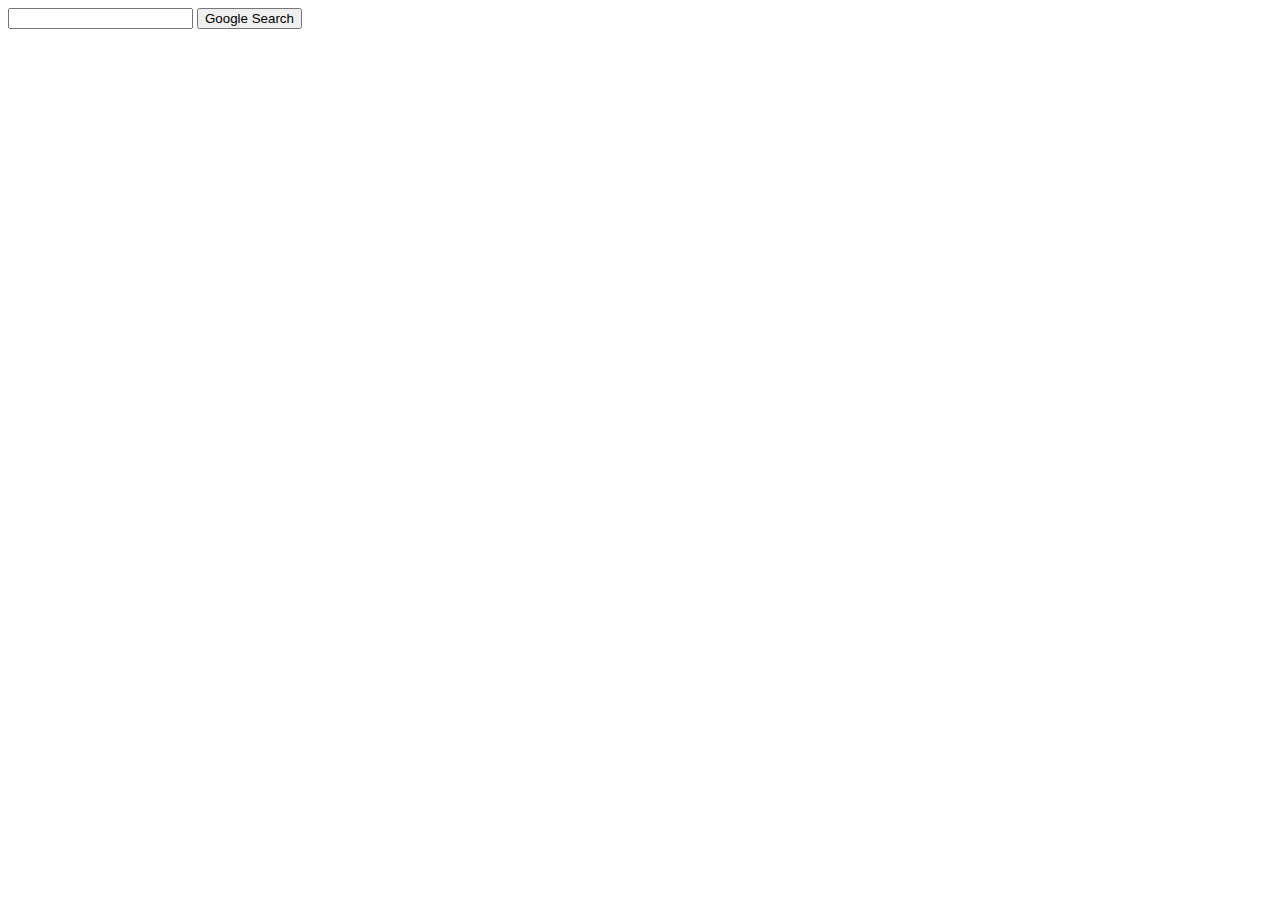
==== index.html @ be4dc30c "Create index.html" ====
<!DOCTYPE html>
<html lang="en">
    <head>
        <title>Search</title>
    </head>
    <body>
        <form action="https://www.google.com/search">
            <input type="text" name="q">
            <input type="submit" value="Google Search">
        </form>
    </body>
</html>
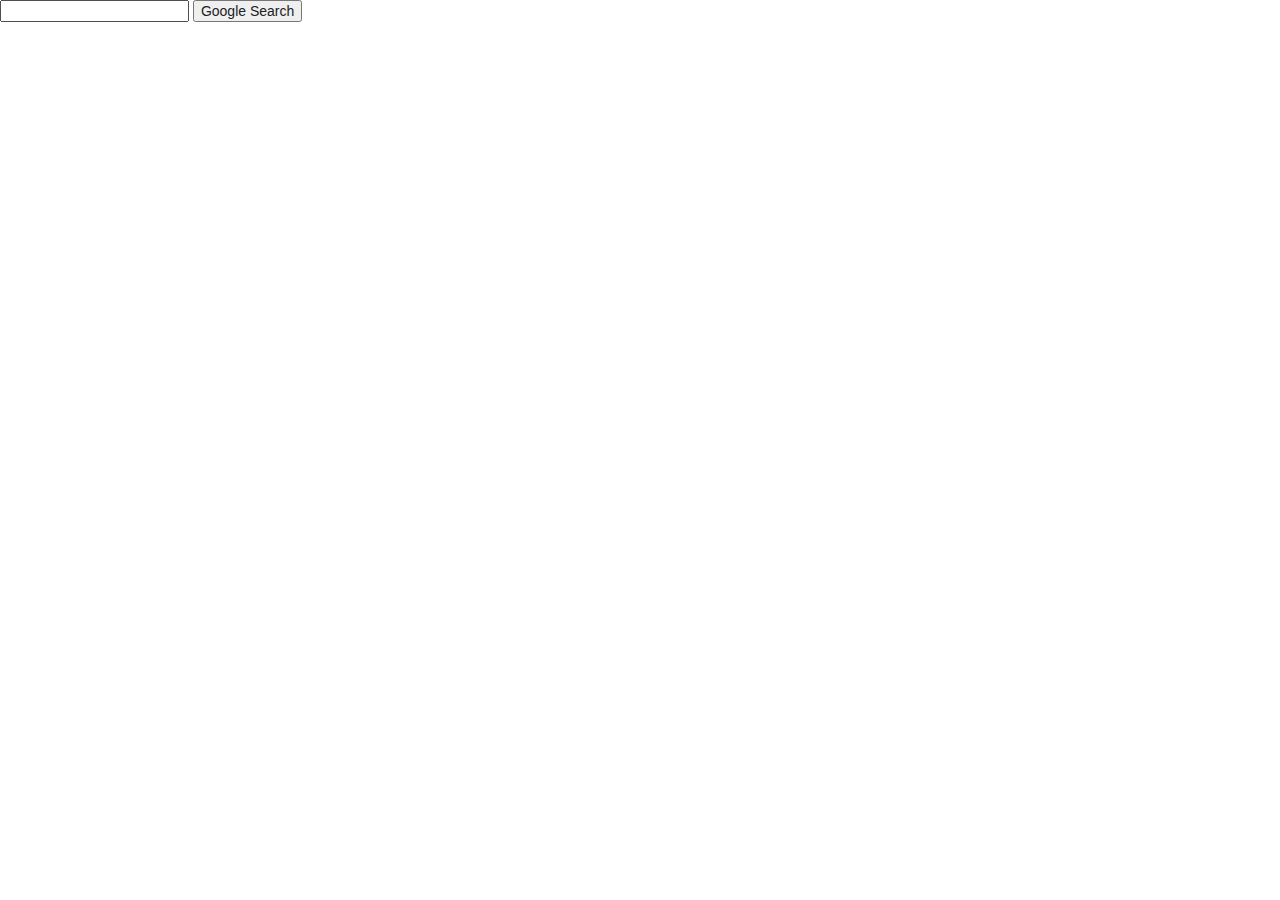
==== commit 1cae364a: "Headers started" ====
--- a/index.html
+++ b/index.html
@@ -1,8 +1,20 @@
+<!-- CS50W Project 0 by Alan Vitums started 2023-1-8                     -->
+<!-- This html file is for regular search per the assingment :           -->
+<!-- https://cs50.harvard.edu/web/2020/projects/0/search/                -->
+
 <!DOCTYPE html>
 <html lang="en">
     <head>
         <title>Search</title>
+        <link rel="stylesheet" href="styles.css">    
+    
     </head>
+    
+    <header>
+        <import src="header.html"/>
+    </header>
+    
+    
     <body>
         <form action="https://www.google.com/search">
             <input type="text" name="q">
--- a/styles.css
+++ b/styles.css
@@ -0,0 +1,35 @@
+/* CS50W Project 0 by Alan Vitums started 2023-1-8                    
+ This css file is for image search assigment:             
+ https://cs50.harvard.edu/web/2020/projects/0/search/     */
+
+
+body {
+  
+  background: #fff;
+  height: 100%;
+  margin: 0;
+  padding: 0;
+  display: block;
+
+
+}
+
+body, input, button {
+ 
+    font-size: 14px;
+    font-family: Roboto,arial,sans-serif;
+    color: #202124;
+}
+
+
+
+element.style {
+  background: url(/images/searchbox/desktop_searchbox_sprites318_hr.webp);
+}
+  
+  h1 {
+    font-size: 2em;
+    font-weight: bold;
+    color: #444444;
+    margin-top: 0;
+  }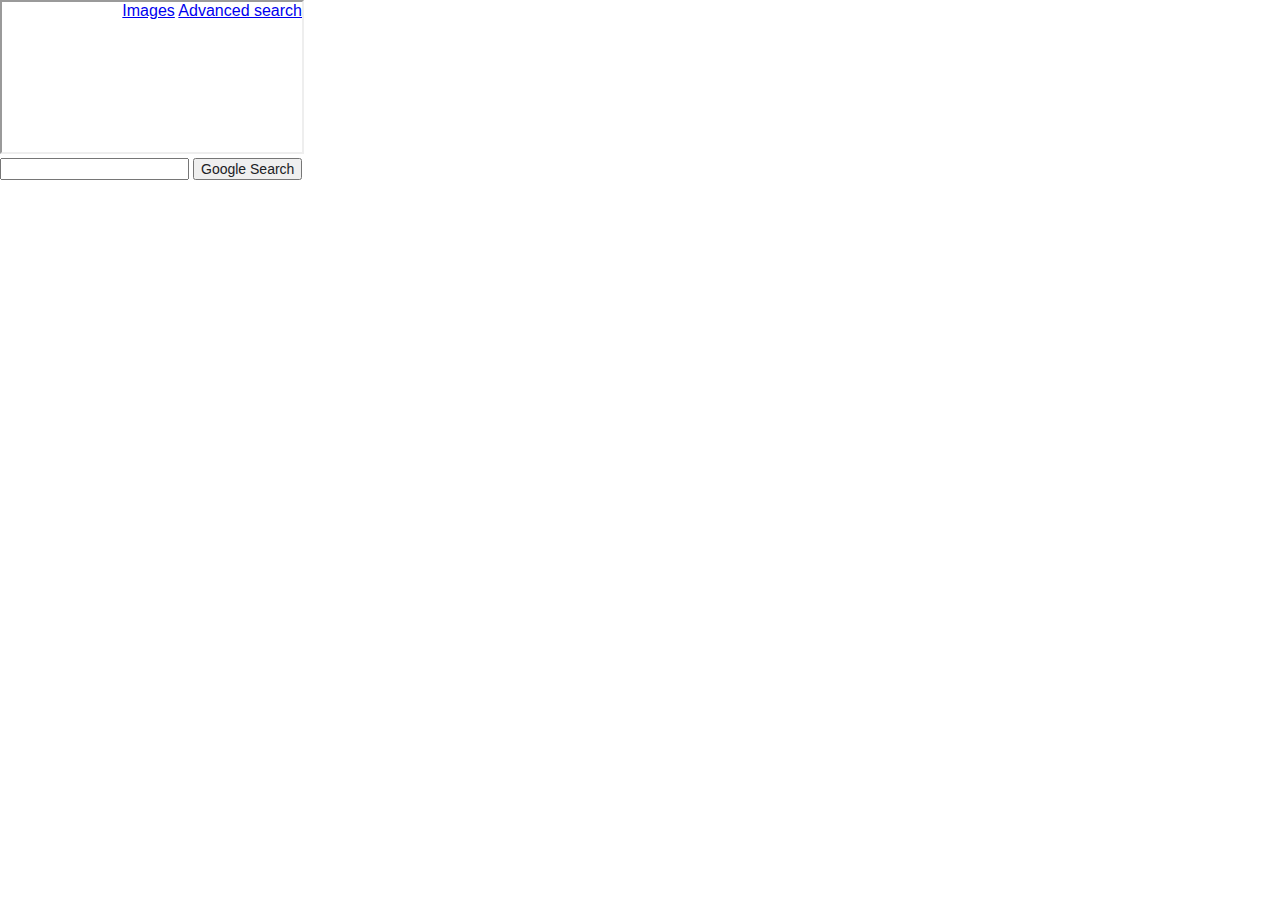
==== commit 057551c0: "Sunday_night" ====
--- a/index.html
+++ b/index.html
@@ -8,17 +8,17 @@
         <title>Search</title>
         <link rel="stylesheet" href="styles.css">    
     
-    </head>
-    
-    <header>
-        <import src="header.html"/>
-    </header>
-    
+    </head>     
     
     <body>
+        <header>
+            <iframe src="header.html"></iframe>
+        </header>
+ 
         <form action="https://www.google.com/search">
             <input type="text" name="q">
             <input type="submit" value="Google Search">
         </form>
+    
     </body>
 </html>--- a/styles.css
+++ b/styles.css
@@ -3,19 +3,17 @@
  https://cs50.harvard.edu/web/2020/projects/0/search/     */
 
 
-body {
-  
-  background: #fff;
-  height: 100%;
-  margin: 0;
-  padding: 0;
-  display: block;
-
+body 
+{  
+    background: #fff;
+    height: 100%;
+    margin: 0;
+    padding: 0;
 
 }
 
-body, input, button {
- 
+input, button 
+{ 
     font-size: 14px;
     font-family: Roboto,arial,sans-serif;
     color: #202124;
@@ -23,13 +21,12 @@
 
 
 
-element.style {
-  background: url(/images/searchbox/desktop_searchbox_sprites318_hr.webp);
-}
-  
-  h1 {
-    font-size: 2em;
-    font-weight: bold;
-    color: #444444;
-    margin-top: 0;
-  }+.header_links {
+  display: block; 
+  text-align: right;
+  font-family: Roboto,arial,sans-serif;
+  color: #f8ef00;
+  text-decoration: none;
+  visit
+
+}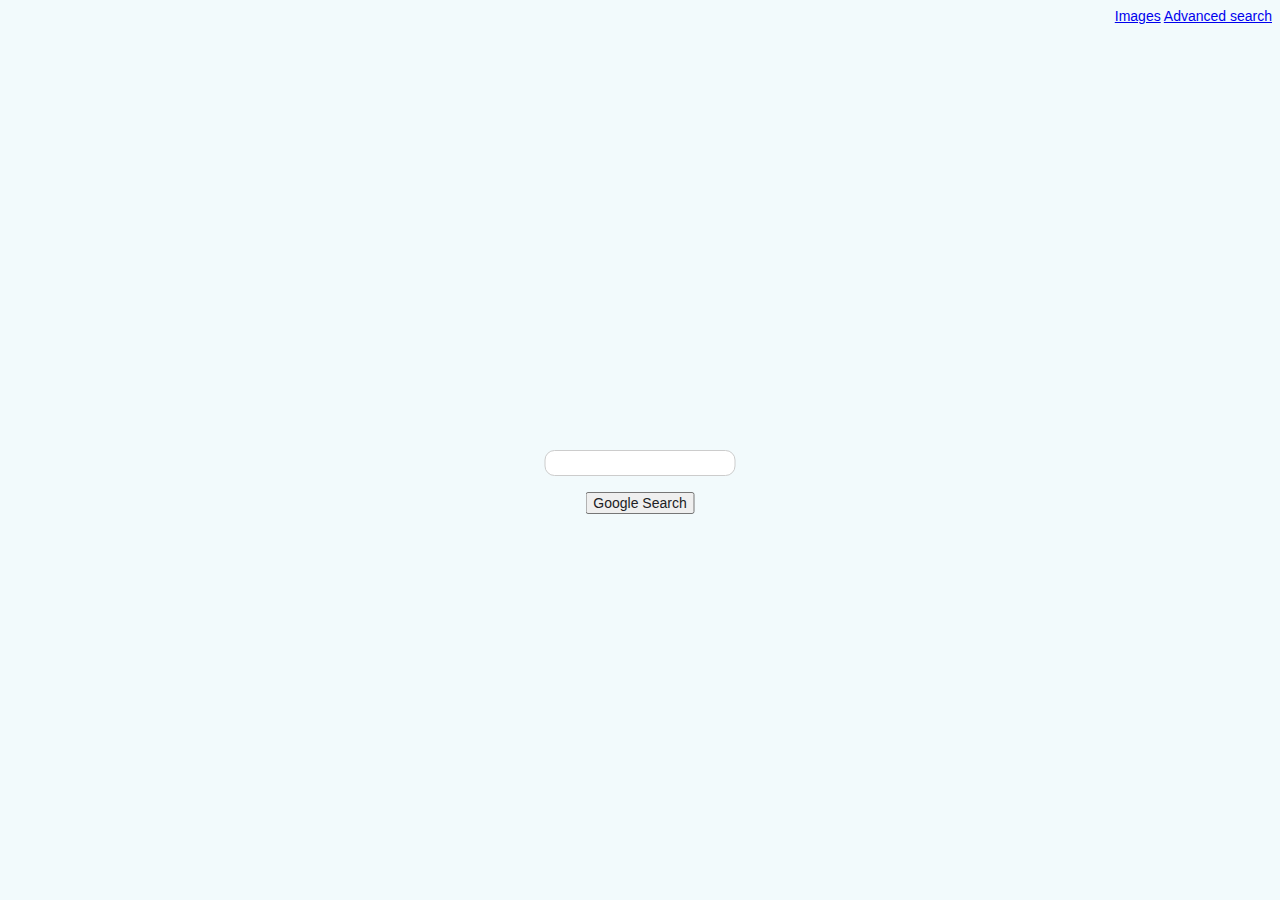
==== commit 75928b0a: "Tuesday_work" ====
--- a/index.html
+++ b/index.html
@@ -7,18 +7,22 @@
     <head>
         <title>Search</title>
         <link rel="stylesheet" href="styles.css">    
-    
     </head>     
     
     <body>
         <header>
-            <iframe src="header.html"></iframe>
+            <div class="header_links">
+                <a href="image_search.html">Images</a> 
+                <a href="advanced_search.html">Advanced search</a>
+                </div>
         </header>
- 
-        <form action="https://www.google.com/search">
-            <input type="text" name="q">
-            <input type="submit" value="Google Search">
-        </form>
+        <div class="input_form">
+            <form action="https://www.google.com/search">
+   
+                <input class = "search_input" type="text" name="q"> 
+                <p class="center_align" ><input type="submit" value="Google Search"></p> 
     
+            </form>
+        </div>
     </body>
 </html>--- a/styles.css
+++ b/styles.css
@@ -2,14 +2,38 @@
  This css file is for image search assigment:             
  https://cs50.harvard.edu/web/2020/projects/0/search/     */
 
+.input_form 
+{  
+    position: absolute;
+    top: 50%; 
+    left: 50%; 
+    align-items: center;
+    transform: translateY(-50%);
+    transform: translateX(-50%); 
+    background: rgb(242, 250, 252);
 
-body 
-{  
-    background: #fff;
-    height: 100%;
-    margin: 0;
-    padding: 0;
 
+}
+
+.center_align
+{
+  text-align: center;
+}
+
+.search_input
+{
+  border-top-left-radius: 10px;
+  border-top-right-radius: 10px;
+  border-bottom-left-radius: 10px;
+  border-bottom-right-radius: 10px;
+  border: 1px solid #ccc;
+  padding: 4px;
+}
+
+body
+
+{
+    background: rgb(242, 250, 252);
 }
 
 input, button 
@@ -19,14 +43,11 @@
     color: #202124;
 }
 
-
-
 .header_links {
-  display: block; 
+  text-decoration: none;
   text-align: right;
   font-family: Roboto,arial,sans-serif;
-  color: #f8ef00;
-  text-decoration: none;
-  visit
+  color: #444331;
+  font-size: 14px;
 
 }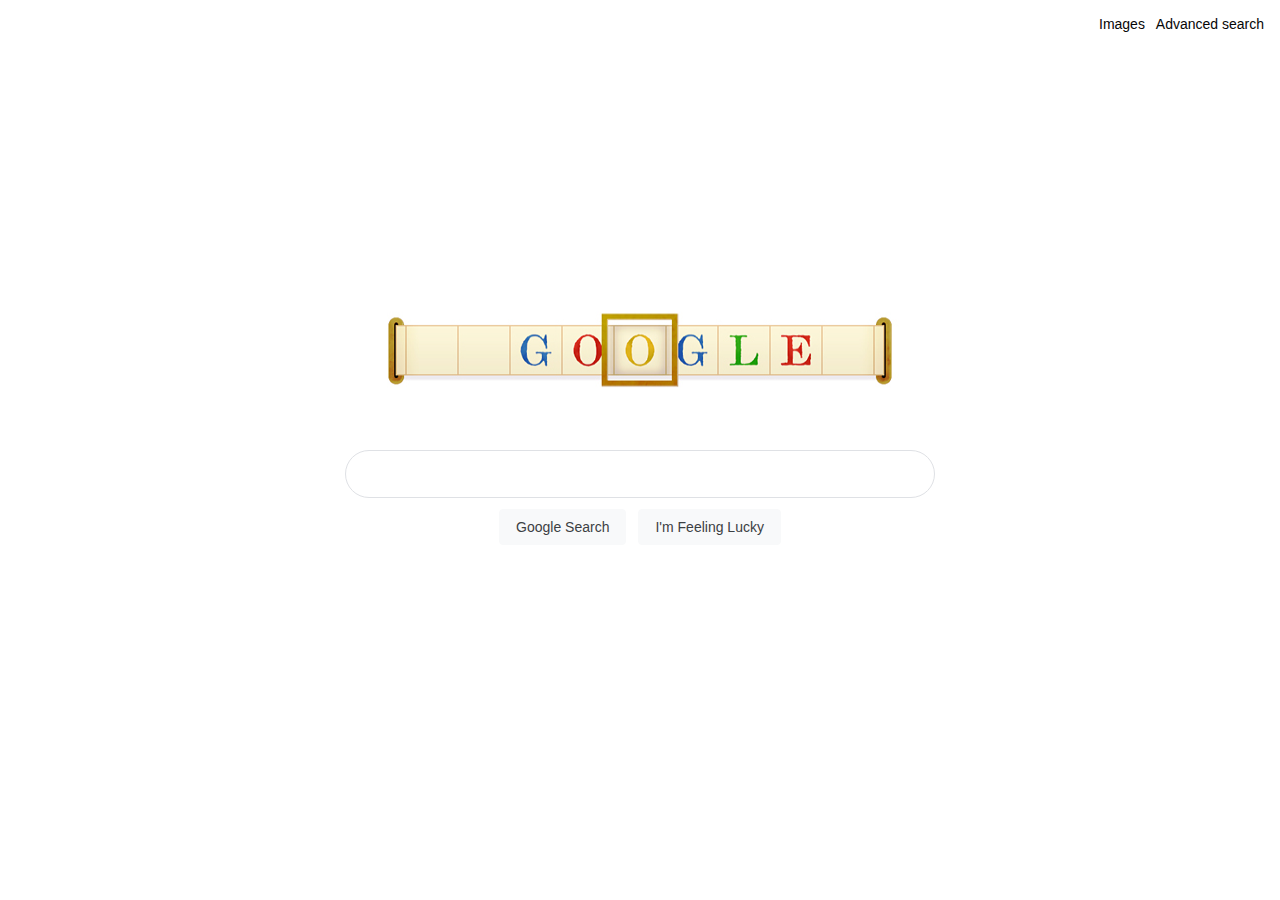
==== commit 578b42de: "Sunday_15th" ====
--- a/index.html
+++ b/index.html
@@ -12,17 +12,27 @@
     <body>
         <header>
             <div class="header_links">
-                <a href="image_search.html">Images</a> 
+                <a href="image_search.html">Images &nbsp </a> 
                 <a href="advanced_search.html">Advanced search</a>
+            </div>
+        </header>
+        <div class="google_logo">
+            <p><img src="turing-doodle-static.jpg" alt="Google Logo with Allen Turing Doodle" width="522" height="92" class="center_align"></p>
+        </div>
+
+
+        <div class="input_form">
+            
+            <form action="https://www.google.com/search">   
+                <input class = "search_input" type="text" name="q"> 
+                
+                <div class="center_align">
+                     <input class="submit_button" type="submit" value="Google Search"> 
+                     <input class="submit_button" type="submit" value="I'm Feeling Lucky"> 
                 </div>
-        </header>
-        <div class="input_form">
-            <form action="https://www.google.com/search">
-   
-                <input class = "search_input" type="text" name="q"> 
-                <p class="center_align" ><input type="submit" value="Google Search"></p> 
     
-            </form>
+            </form>    
+        
         </div>
     </body>
 </html>--- a/styles.css
+++ b/styles.css
@@ -10,30 +10,144 @@
     align-items: center;
     transform: translateY(-50%);
     transform: translateX(-50%); 
-    background: rgb(242, 250, 252);
+    background: rgb(255, 255, 255);
 
 
 }
 
+.google_logo
+
+{
+  position: absolute;
+  top: 32%; 
+  left: 50%; 
+  align-items: center;
+  transform: translateY(-50%);
+  transform: translateX(-50%); 
+  background: rgb(255, 255, 255);
+  float:right;
+}
+
+.adv_search
+
+{ 
+
+  font-family: Roboto,arial,sans-serif;
+  color: #d93025;
+  font-size: 20px;}
+
 .center_align
 {
   text-align: center;
+  align-items: center;
 }
 
+
+.line_format
+{
+  margin: 20px;
+  border-bottom: 1px solid #ebebeb;
+  border-bottom-width: 1px;
+  border-bottom-style: solid;
+  border-bottom-color: rgb(235, 235, 235);
+
+}
+
+.table_format
+{
+ 
+  position: absolute;
+  top: 50%; 
+  left: 50%; 
+  align-items: center;
+  transform: translateY(-50%);
+  transform: translateX(-50%); 
+  background: rgb(255, 255, 255);
+  float:right;
+/*   display: flex;
+  flex-direction: row;
+  justify-content: center;
+  align-items: center;
+  flex-wrap: wrap; */
+}
+
+.submit_button
+{
+
+  background-color: #f8f9fa;
+  border: 1px solid #f8f9fa;
+  border-top-width: 1px;
+  border-right-width: 1px;
+  border-bottom-width: 1px;
+  border-left-width: 1px;
+  border-top-style: solid;
+  border-right-style: solid;
+  border-bottom-style: solid;
+  border-left-style: solid;
+  border-top-color: rgb(248, 249, 250);
+  border-right-color: rgb(248, 249, 250);
+  border-bottom-color: rgb(248, 249, 250);
+  border-left-color: rgb(248, 249, 250);
+  border-image-source: initial;
+  border-image-slice: initial;
+  border-image-width: initial;
+  border-image-outset: initial;
+  border-image-repeat: initial;
+  border-radius: 4px;
+  border-top-left-radius: 4px;
+  border-top-right-radius: 4px;
+  border-bottom-right-radius: 4px;
+  border-bottom-left-radius: 4px;
+  color: #3c4043;
+  font-family: Roboto,arial,sans-serif;
+  font-size: 14px;
+  margin: 11px 4px;
+  margin-top: 11px;
+  margin-right: 4px;
+  margin-bottom: 11px;
+  margin-left: 4px;
+  padding: 0 16px;
+  padding-top: 0px;
+  padding-right: 16px;
+  padding-bottom: 0px;
+  padding-left: 16px;
+  line-height: 27px;
+  height: 36px;
+  min-width: 54px;
+  text-align: center;
+  cursor: pointer;
+  user-select: none;
+}
+
+
+.row_format
+{
+/*   display: flex;
+  flex-direction: row;
+  justify-content: center; */
+  align-items: right;
+  flex-wrap: wrap;
+}
+
+
 .search_input
-{
-  border-top-left-radius: 10px;
-  border-top-right-radius: 10px;
-  border-bottom-left-radius: 10px;
-  border-bottom-right-radius: 10px;
-  border: 1px solid #ccc;
-  padding: 4px;
+{ 
+    display: flex;
+    z-index: 3;
+    height: 44px;
+    background: #fff;
+    border: 1px solid #dfe1e5;
+    box-shadow: none;
+    border-radius: 24px;
+    margin: 0 auto;
+    width: 638px;
+    max-width: 584px;
 }
 
 body
 
 {
-    background: rgb(242, 250, 252);
+    background: rgb(255, 255, 255);
 }
 
 input, button 
@@ -44,10 +158,23 @@
 }
 
 .header_links {
-  text-decoration: none;
+  padding: 16px;
+  position: absolute;
+  top: 0;
+  right: 0;
   text-align: right;
   font-family: Roboto,arial,sans-serif;
-  color: #444331;
+  color: #060606;;
   font-size: 14px;
 
+}
+
+a:link {
+  color: #060606;
+  text-decoration: none;
+}
+
+a:visited {
+  color: #060606;
+
 }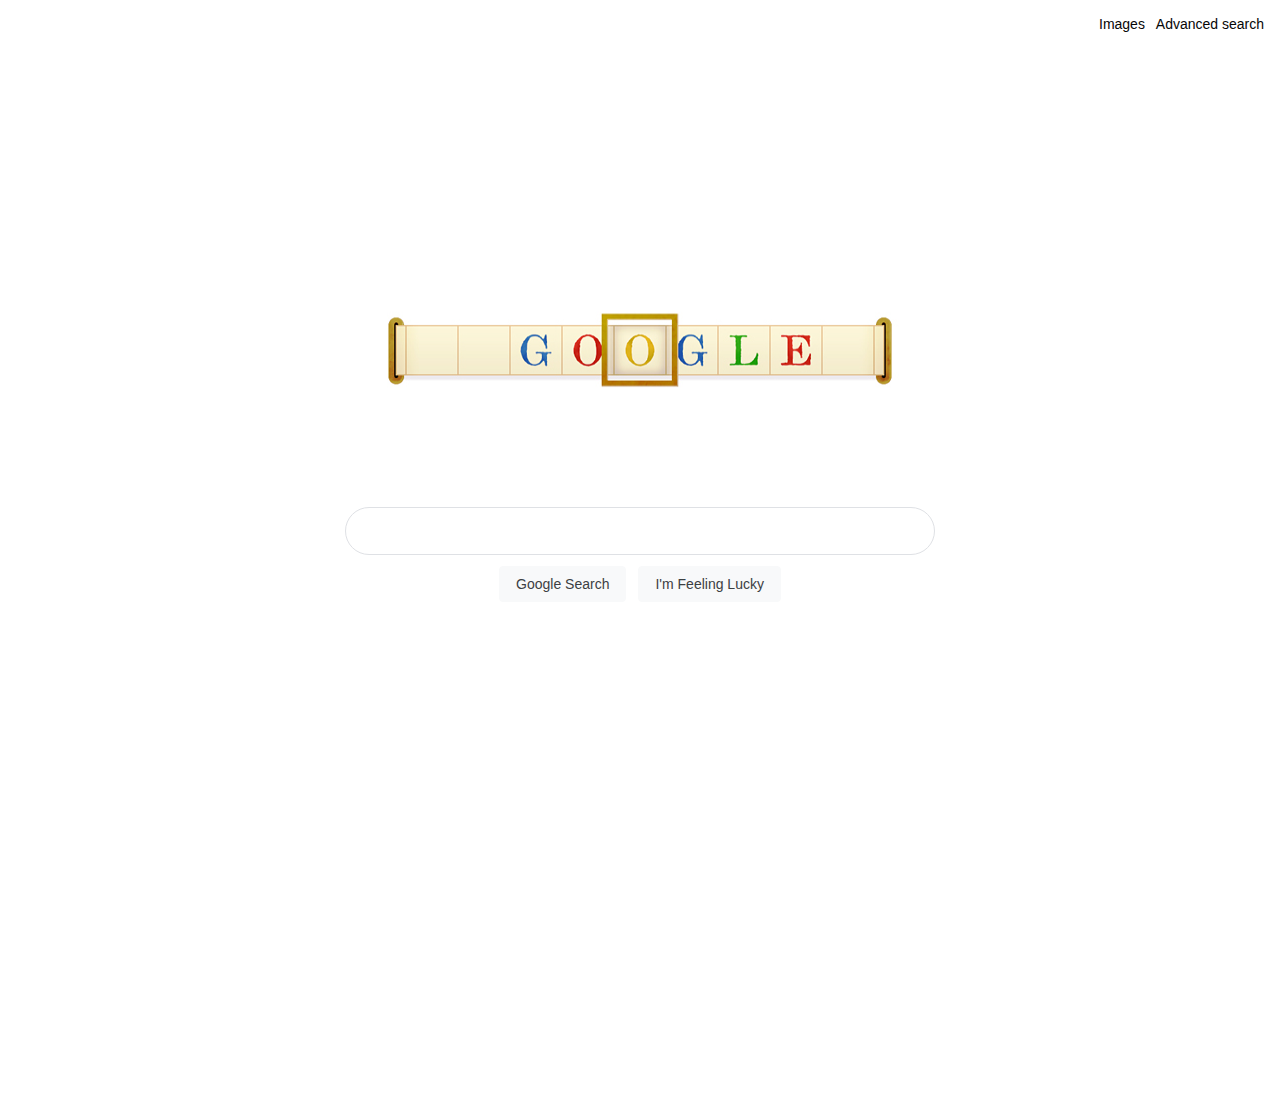
==== commit f02ac794: "Wednesday_Ready_for_Final_Test" ====
--- a/index.html
+++ b/index.html
@@ -4,35 +4,30 @@
 
 <!DOCTYPE html>
 <html lang="en">
-    <head>
-        <title>Search</title>
-        <link rel="stylesheet" href="styles.css">    
+  <head>
+    <title>Search</title>
+      <link rel="stylesheet" href="styles.css">    
     </head>     
     
-    <body>
-        <header>
-            <div class="header_links">
-                <a href="image_search.html">Images &nbsp </a> 
-                <a href="advanced_search.html">Advanced search</a>
-            </div>
-        </header>
-        <div class="google_logo">
-            <p><img src="turing-doodle-static.jpg" alt="Google Logo with Allen Turing Doodle" width="522" height="92" class="center_align"></p>
-        </div>
+  <body>
+    <header>
+      <div class="header_links">
+        <a href="image_search.html">Images &nbsp </a> 
+        <a href="advanced_search.html">Advanced search</a>
+      </div>
+    </header>
+    <div class="google_logo">
+      <p><img src="turing-doodle-static.jpg" alt="Google Logo with Allen Turing Doodle" width="522" height="92" class="center_align"></p>
+    </div>
 
-
-        <div class="input_form">
-            
-            <form action="https://www.google.com/search">   
-                <input class = "search_input" type="text" name="q"> 
-                
-                <div class="center_align">
-                     <input class="submit_button" type="submit" value="Google Search"> 
-                     <input class="submit_button" type="submit" value="I'm Feeling Lucky"> 
-                </div>
-    
-            </form>    
-        
-        </div>
-    </body>
+    <div class="input_form">
+      <form action="https://www.google.com/search">   
+        <input class = "search_input" type="text" name="q">  
+          <div class="center_align">
+            <input class="submit_button" type="submit" value="Google Search"> 
+            <input class="submit_button" name="btnI" type="submit"  value="I'm Feeling Lucky">   
+          </div>
+      </form>    
+    </div>
+  </body>
 </html>--- a/styles.css
+++ b/styles.css
@@ -2,22 +2,7 @@
  This css file is for image search assigment:             
  https://cs50.harvard.edu/web/2020/projects/0/search/     */
 
-.input_form 
-{  
-    position: absolute;
-    top: 50%; 
-    left: 50%; 
-    align-items: center;
-    transform: translateY(-50%);
-    transform: translateX(-50%); 
-    background: rgb(255, 255, 255);
-
-
-}
-
-.google_logo
-
-{
+.google_logo{
   position: absolute;
   top: 32%; 
   left: 50%; 
@@ -27,53 +12,118 @@
   background: rgb(255, 255, 255);
   float:right;
 }
-
-.adv_search
-
-{ 
-
+ 
+.adv_search{ 
   font-family: Roboto,arial,sans-serif;
   color: #d93025;
-  font-size: 20px;}
-
-.center_align
-{
-  text-align: center;
-  align-items: center;
-}
-
-
-.line_format
-{
-  margin: 20px;
+  font-size: 20px;
+} 
+ 
+.line_format{
+  margin-top: 20px;
   border-bottom: 1px solid #ebebeb;
   border-bottom-width: 1px;
   border-bottom-style: solid;
   border-bottom-color: rgb(235, 235, 235);
-
-}
-
-.table_format
-{
+ }
+
+.find_page{ 
+  vertical-align: bottom;
+  display: inline-block;
+  font-family: Roboto,arial,sans-serif;
+  font-size: 13px;
+  color: #333;
+  margin: 20px;
+  min-width: 167px;
+  width: 16%;
+  color: #333;
+  align-items: center;
+ }
+
+.to_do{  
+  vertical-align: bottom;
+  display: inline-block;
+  font-family: Roboto,arial,sans-serif;
+  min-width: 200px;
+  width: 33%;
+  font-size: 13px;
+  font-weight: 700;
+  color: #777;
+  margin: 5px;
+  align-items: center;
+} 
+
+.rows_format{
+  display: flex;
+  flex-wrap: nowrap;
+  align-items: center;
+  line-height: 20px;
+}
+
+.grid-container {
+  display: grid;
+  grid-template-columns: repeat(3, 1fr);
+  grid-template-rows: auto;
+  grid-gap: 10px;
+}
+
+.grid-item {
+  background-color: #f2f2f2;
+  border: 1px solid #fff;
+  padding: 20px;
+}
+
+ .column_0{
+  display: inline-block;
+  min-width: 167px;
+  font-family: Roboto,arial,sans-serif;
+  width: 16%;
+  height: 42px;
+  color: #222;
+  font-size: 13px;
+  line-height: 16px;
+  vertical-align: middle;
+  margin-left: 20px;
+}
+
+.column_1{
+  display: inline-block;
+  width: 286px;
+  vertical-align: middle;
+}
+
+.adv_input{
+  display: inline-block;
+  width: 286px;
+  font-family: Roboto,arial,sans-serif;
+  border-radius: 1px;
+  border: 1px solid #d9d9d9;
+  border-top: 1px solid #c0c0c0;
+  font-size: 13px;
+  height: 25px;
+  padding: 1px 8px;
+}
+
+.column_2{
+  font-family: Roboto,arial,sans-serif;
+  display: inline-block;
+  width: 32%;
+  min-width: 160px;
+  margin: 0 0 8px 1%;
+  color: #555;
+  font-size: 11px;
+  padding-left: 5px;
+  vertical-align: middle;
+  position: relative;
+  margin-left: 20px;
+}
+
+.center_align{
+  text-align: center;
+  align-items: center;
+}
  
-  position: absolute;
-  top: 50%; 
-  left: 50%; 
-  align-items: center;
-  transform: translateY(-50%);
-  transform: translateX(-50%); 
-  background: rgb(255, 255, 255);
-  float:right;
-/*   display: flex;
-  flex-direction: row;
-  justify-content: center;
-  align-items: center;
-  flex-wrap: wrap; */
-}
-
-.submit_button
-{
-
+.submit_button{
   background-color: #f8f9fa;
   border: 1px solid #f8f9fa;
   border-top-width: 1px;
@@ -119,19 +169,22 @@
   user-select: none;
 }
 
-
-.row_format
-{
-/*   display: flex;
-  flex-direction: row;
-  justify-content: center; */
-  align-items: right;
-  flex-wrap: wrap;
-}
-
-
-.search_input
-{ 
+.adv_submit_button{
+  line-height:100%;
+  height:30px;
+  min-width:120px;
+  user-select: none;
+  line-height: 100%;
+  height: 30px;
+  box-shadow: none;
+  background-color: #4d90fe;
+  background-image: -webkit-linear-gradient(top,#4d90fe); 
+  min-width: 120px;
+  border: 1px solid #3079ed;
+  color: #fff;
+}
+
+.search_input{ 
     display: flex;
     z-index: 3;
     height: 44px;
@@ -144,17 +197,16 @@
     max-width: 584px;
 }
 
-body
-
-{
-    background: rgb(255, 255, 255);
-}
-
-input, button 
-{ 
-    font-size: 14px;
-    font-family: Roboto,arial,sans-serif;
-    color: #202124;
+body{
+  background: rgb(255, 255, 255);
+}
+
+.input_form{
+  margin: 20px;
+  display: flex;
+  justify-content: center;
+  align-items: center;
+  height: 120vh; 
 }
 
 .header_links {
@@ -166,7 +218,6 @@
   font-family: Roboto,arial,sans-serif;
   color: #060606;;
   font-size: 14px;
-
 }
 
 a:link {
@@ -176,5 +227,14 @@
 
 a:visited {
   color: #060606;
-
-}+}
+
+
+/* Things to do
+
+
+2. add link to I'm feeling lucky
+3. create a git hub webpage for it
+4. submit the project to CS50  
+
+
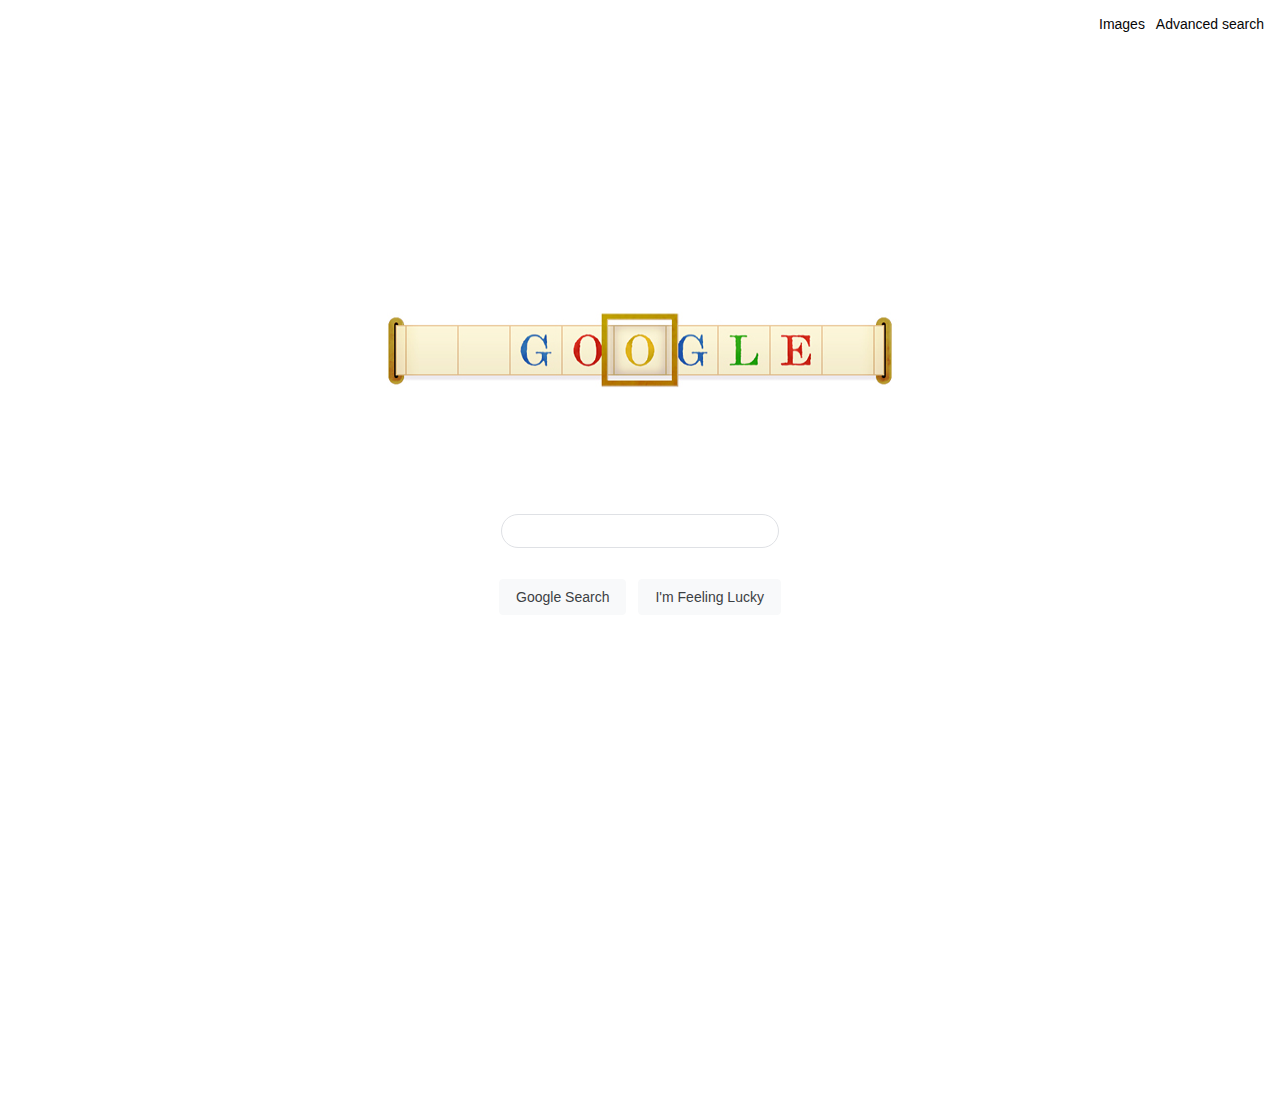
==== commit 5e683fbb: "Finished" ====
--- a/index.html
+++ b/index.html
@@ -1,6 +1,6 @@
-<!-- CS50W Project 0 by Alan Vitums started 2023-1-8                     -->
-<!-- This html file is for regular search per the assingment :           -->
-<!-- https://cs50.harvard.edu/web/2020/projects/0/search/                -->
+<!-- CS50W Project 0 by Alan Vitums started 2023-1-8                      -->
+<!-- This html file is for search the assingment :                        -->
+<!-- https://cs50.harvard.edu/web/2020/projects/0/search/                 -->
 
 <!DOCTYPE html>
 <html lang="en">
@@ -22,7 +22,7 @@
 
     <div class="input_form">
       <form action="https://www.google.com/search">   
-        <input class = "search_input" type="text" name="q">  
+        <input class = "search_input"  type="text" name="q">  
           <div class="center_align">
             <input class="submit_button" type="submit" value="Google Search"> 
             <input class="submit_button" name="btnI" type="submit"  value="I'm Feeling Lucky">   
--- a/styles.css
+++ b/styles.css
@@ -1,5 +1,5 @@
 /* CS50W Project 0 by Alan Vitums started 2023-1-8                    
- This css file is for image search assigment:             
+ This css file is for the search assigment:             
  https://cs50.harvard.edu/web/2020/projects/0/search/     */
 
 .google_logo{
@@ -9,7 +9,7 @@
   align-items: center;
   transform: translateY(-50%);
   transform: translateX(-50%); 
-  background: rgb(255, 255, 255);
+  /* background: rgb(255, 255, 255); */
   float:right;
 }
  
@@ -68,7 +68,7 @@
 }
 
 .grid-item {
-  background-color: #f2f2f2;
+  /* background-color: #f2f2f2; */
   border: 1px solid #fff;
   padding: 20px;
 }
@@ -169,7 +169,7 @@
   user-select: none;
 }
 
-.adv_submit_button{
+ .adv_submit_button{
   line-height:100%;
   height:30px;
   min-width:120px;
@@ -182,24 +182,61 @@
   min-width: 120px;
   border: 1px solid #3079ed;
   color: #fff;
-}
+} 
+
+.search_input:focus {
+  
+  border: solid 1px gray;
+  background-color: initial;
+}
+
+.search_input:active{
+  border: solid 1px gray;
+  background-color: initial;
+}
+
+
+.search_input:hover{
+  border: solid 1px gray;
+  background-color: initial;
+}
+
 
 .search_input{ 
-    display: flex;
-    z-index: 3;
-    height: 44px;
-    background: #fff;
-    border: 1px solid #dfe1e5;
-    box-shadow: none;
-    border-radius: 24px;
-    margin: 0 auto;
-    width: 638px;
-    max-width: 584px;
-}
-
-body{
+  background: #fff;
+  background-image: initial;
+  background-position-x: initial;
+  background-position-y: initial;
+  background-size: initial;
+
+  background-attachment: initial;
+  background-origin: initial;
+  background-clip: initial;
+  background-color: rgb(255, 255, 255);
+  
+  
+  
+  font-family: Roboto,arial,sans-serif;
+  padding: 10px;
+  box-sizing: border-box;
+  height: 34px;
+  font-size: 16px;
+  flex: 100%;
+  margin: 20px;
+  display: flex;
+  z-index: 20;
+  height: 34px;
+  /* background: #fff; */
+  border: 1px solid #dfe1e5;
+  border-radius: 24px;
+  width: 278px;
+}
+
+
+
+/* body{
   background: rgb(255, 255, 255);
-}
+} */
 
 .input_form{
   margin: 20px;
@@ -232,9 +269,12 @@
 
 /* Things to do
 
-
-2. add link to I'm feeling lucky
-3. create a git hub webpage for it
-4. submit the project to CS50  
-
-
+1. fix the search bar
+2. create a git hub webpage for it
+3. submit the project to CS50
+4. create a video for it
+5. create a readme file
+6. put on git hub as webpages
+  
+
+
